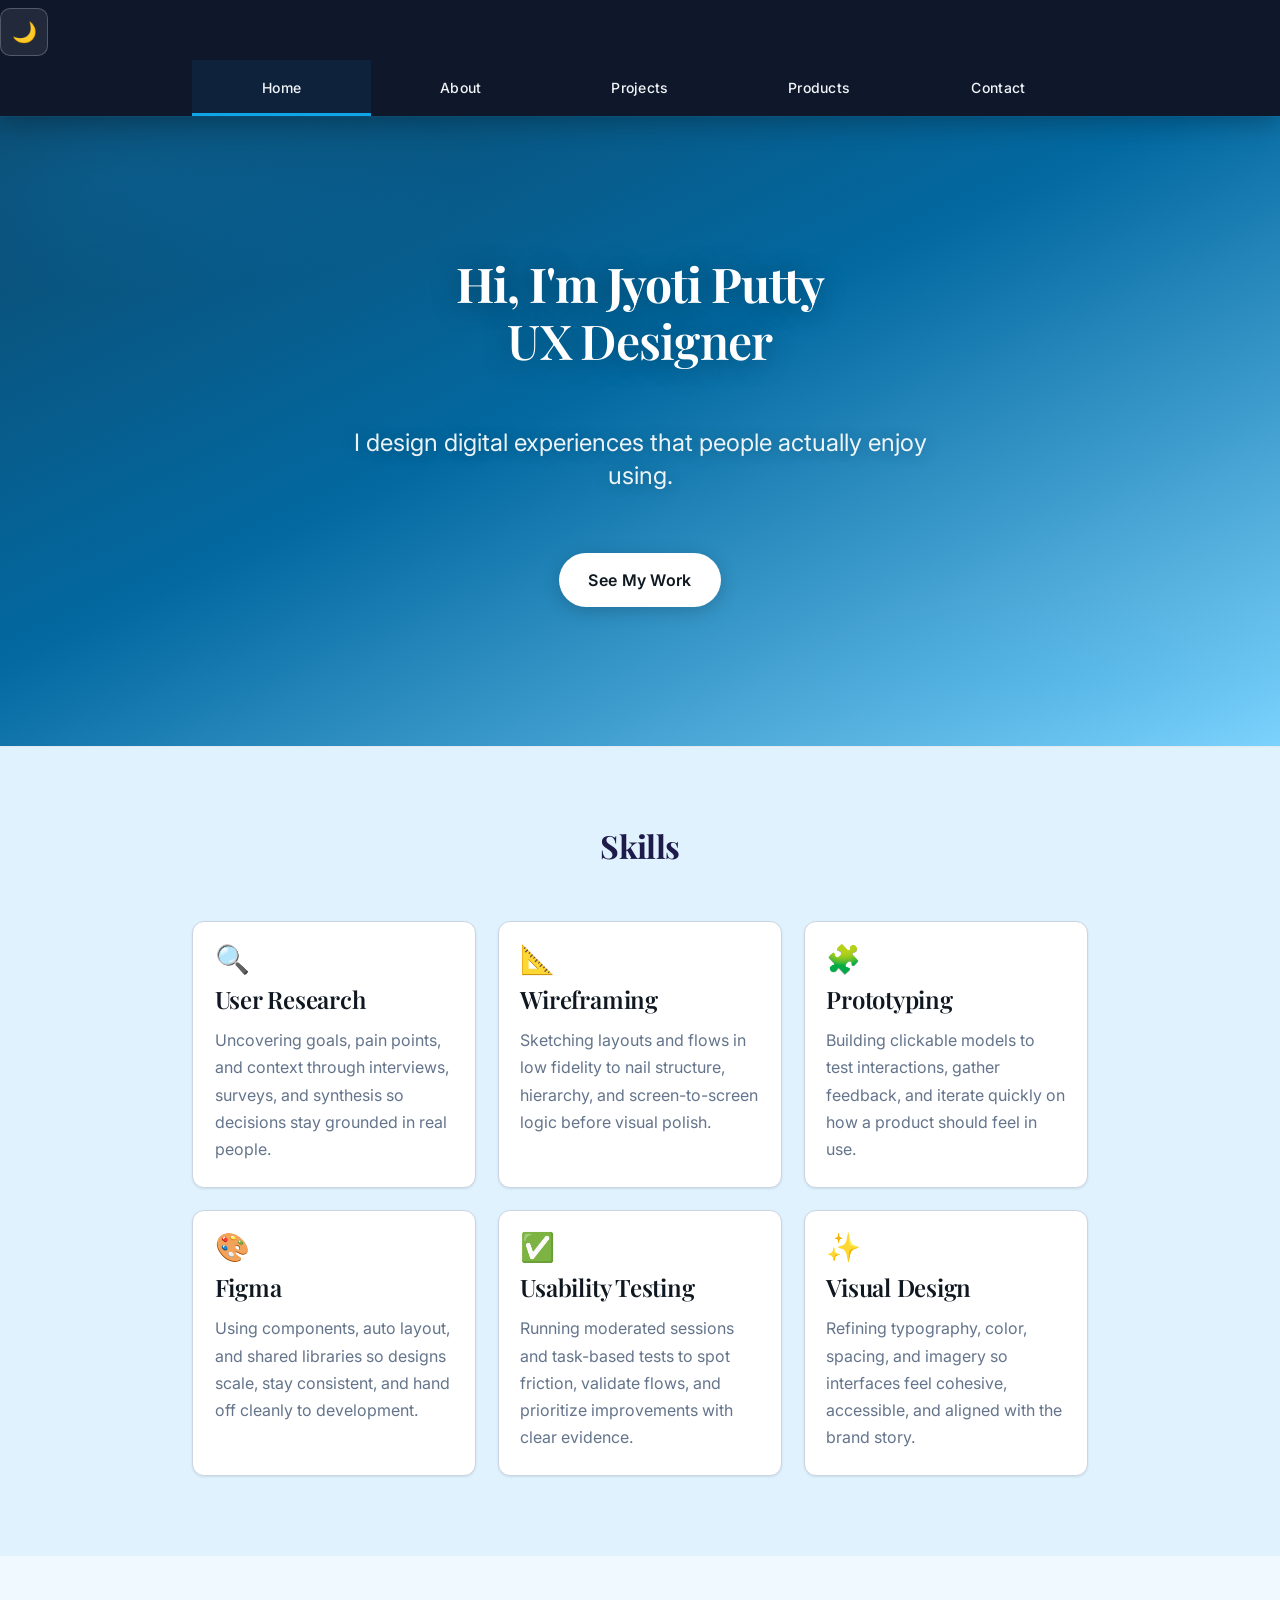
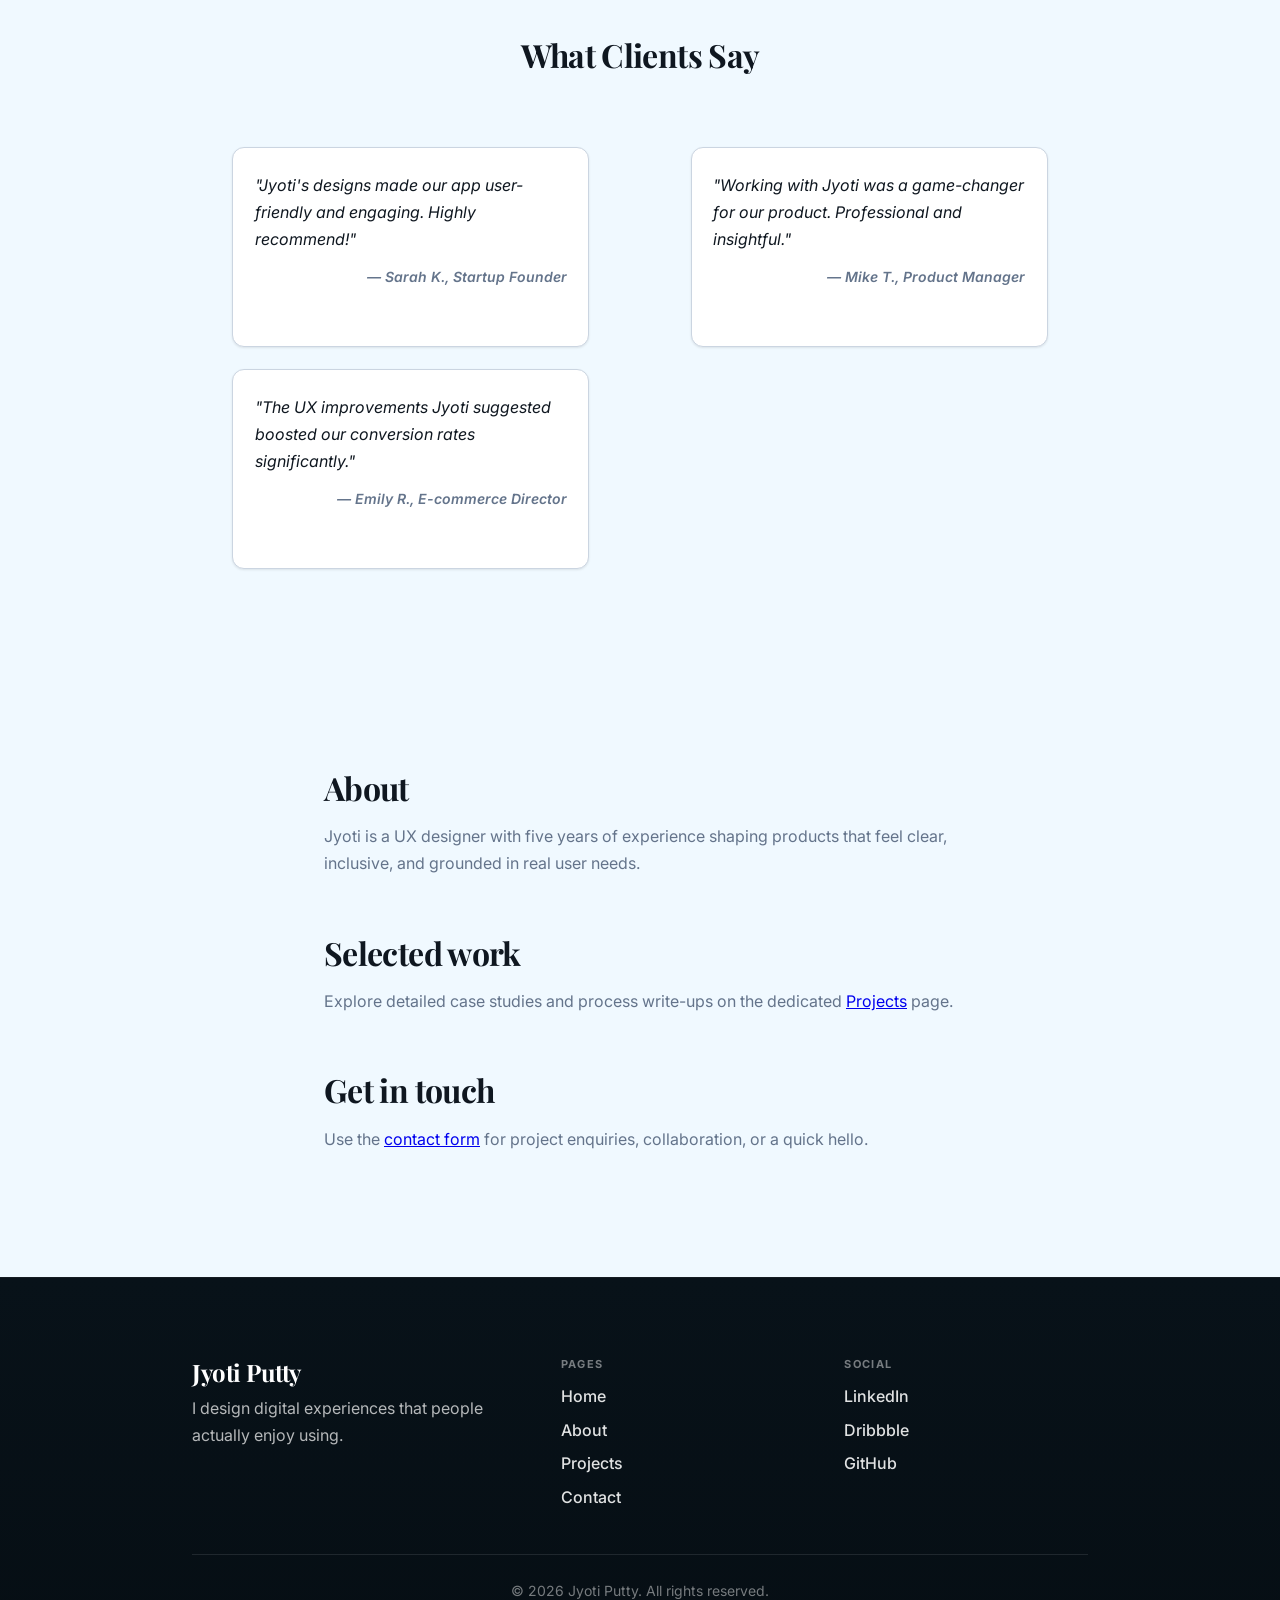
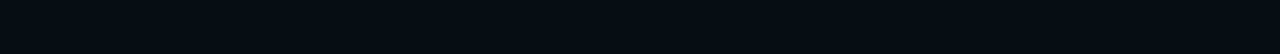
==== index.html @ 79ba0081 "Override GitHub with latest portfolio updates" ====
<!-- DOCUMENT TYPE: Tells the browser "this is a modern HTML5 page" (not an old format). -->
<!DOCTYPE html>

<!-- PAGE WRAPPER: Everything visible (and setup for the page) lives inside this. lang="en" means the main language is English (helps screen readers and search engines). -->
<html lang="en">

<!-- HEAD: "Behind the scenes" stuff — not the main article people read first, but settings, title, and links to your design file. -->
<head>
    <!-- CHARACTER SET: So letters and symbols (including accents and emoji) show correctly everywhere. -->
    <meta charset="UTF-8">

    <!-- MOBILE VIEWPORT: Makes the page scale nicely on phones instead of looking like a tiny desktop zoomed out. -->
    <meta name="viewport" content="width=device-width, initial-scale=1.0">

    <!-- SHORT DESCRIPTION: Often used in search results or when someone shares the link — a one-line summary of the site. -->
    <meta name="description" content="Portfolio of Jyoti Putty — UX designer with 5 years of experience.">

    <!-- PAGE TITLE: The text on the browser tab; also used as a default name when someone bookmarks the page. -->
    <title>Jyoti Putty — UX Designer</title>

    <!-- STYLESHEET LINK: Connects your separate CSS file so colors, fonts, and layout apply to this page. -->
    <link rel="stylesheet" href="css/styles.css">
</head>

<!-- BODY: What actually appears on the page — headings, paragraphs, images, buttons, etc. -->
<body>
    <!-- SCROLL PROGRESS BAR: Thin bar at top that fills with blue gradient as user scrolls -->
    <div id="scroll-progress" class="scroll-progress" aria-hidden="true"></div>
    <!-- MAIN NAVIGATION: Sticky bar with in-page links; script.js marks the active link while you scroll. -->
    <nav class="site-nav" aria-label="Main navigation">
        <button type="button" class="site-nav__toggle" id="site-nav-toggle" aria-expanded="false" aria-controls="site-nav-panel" aria-label="Open navigation menu">
            <span class="site-nav__toggle-bars" aria-hidden="true">
                <span class="site-nav__toggle-bar"></span>
                <span class="site-nav__toggle-bar"></span>
                <span class="site-nav__toggle-bar"></span>
            </span>
            <span class="site-nav__toggle-text">Menu</span>
        </button>
        <button type="button" class="site-nav__dark-toggle" id="dark-mode-toggle" aria-label="Toggle dark mode">
            <span class="site-nav__dark-icon" aria-hidden="true">🌙</span>
        </button>
        <div id="site-nav-panel" class="site-nav__panel">
            <ul class="site-nav__list">
                <li class="site-nav__item">
                    <a class="site-nav__link is-active" href="index.html" data-section="home">Home</a>
                </li>
                <li class="site-nav__item">
                    <a class="site-nav__link" href="about.html" data-section="about">About</a>
                </li>
                <li class="site-nav__item">
                    <a class="site-nav__link" href="projects.html" data-section="projects">Projects</a>
                </li>
                <li class="site-nav__item">
                    <a class="site-nav__link" href="products.html" data-section="products">Products</a>
                </li>
                <li class="site-nav__item">
                    <a class="site-nav__link" href="contact.html" data-section="contact">Contact</a>
                </li>
            </ul>
        </div>
    </nav>

    <!-- HERO: Full-viewport intro with gradient, headline, subhead, and CTA to Projects. -->
    <section id="home" class="hero" aria-label="Introduction">
        <div class="hero__inner">
            <h1 class="hero__title">
                <span class="hero__title-line">Hi, I'm Jyoti Putty</span>
                <span class="hero__title-line">UX Designer</span>
            </h1>
            <p class="hero__sub">I design digital experiences that people actually enjoy using.</p>
            <a class="hero__cta" href="projects.html">See My Work</a>
        </div>
    </section>

    <!-- SKILLS: Responsive card grid below the hero. -->
    <section class="skills" aria-labelledby="skills-heading">
        <div class="skills__inner">
            <h2 id="skills-heading" class="skills__heading">Skills</h2>
            <ul class="skills__grid">
                <li class="skills__cell">
                    <div class="skill-card">
                        <span class="skill-card__emoji" aria-hidden="true">🔍</span>
                        <h3 class="skill-card__title">User Research</h3>
                        <p class="skill-card__desc">Uncovering goals, pain points, and context through interviews, surveys, and synthesis so decisions stay grounded in real people.</p>
                    </div>
                </li>
                <li class="skills__cell">
                    <div class="skill-card">
                        <span class="skill-card__emoji" aria-hidden="true">📐</span>
                        <h3 class="skill-card__title">Wireframing</h3>
                        <p class="skill-card__desc">Sketching layouts and flows in low fidelity to nail structure, hierarchy, and screen-to-screen logic before visual polish.</p>
                    </div>
                </li>
                <li class="skills__cell">
                    <div class="skill-card">
                        <span class="skill-card__emoji" aria-hidden="true">🧩</span>
                        <h3 class="skill-card__title">Prototyping</h3>
                        <p class="skill-card__desc">Building clickable models to test interactions, gather feedback, and iterate quickly on how a product should feel in use.</p>
                    </div>
                </li>
                <li class="skills__cell">
                    <div class="skill-card">
                        <span class="skill-card__emoji" aria-hidden="true">🎨</span>
                        <h3 class="skill-card__title">Figma</h3>
                        <p class="skill-card__desc">Using components, auto layout, and shared libraries so designs scale, stay consistent, and hand off cleanly to development.</p>
                    </div>
                </li>
                <li class="skills__cell">
                    <div class="skill-card">
                        <span class="skill-card__emoji" aria-hidden="true">✅</span>
                        <h3 class="skill-card__title">Usability Testing</h3>
                        <p class="skill-card__desc">Running moderated sessions and task-based tests to spot friction, validate flows, and prioritize improvements with clear evidence.</p>
                    </div>
                </li>
                <li class="skills__cell">
                    <div class="skill-card">
                        <span class="skill-card__emoji" aria-hidden="true">✨</span>
                        <h3 class="skill-card__title">Visual Design</h3>
                        <p class="skill-card__desc">Refining typography, color, spacing, and imagery so interfaces feel cohesive, accessible, and aligned with the brand story.</p>
                    </div>
                </li>
            </ul>
        </div>
    </section>

    <!-- TESTIMONIALS: Quote cards from happy clients -->
    <section class="testimonials" aria-labelledby="testimonials-heading">
        <div class="testimonials__inner">
            <h2 id="testimonials-heading" class="testimonials__heading">What Clients Say</h2>
            <ul class="testimonials__grid">
                <li class="testimonials__cell">
                    <blockquote class="testimonial-card">
                        <p class="testimonial-card__quote">"Jyoti's designs made our app user-friendly and engaging. Highly recommend!"</p>
                        <cite class="testimonial-card__author">— Sarah K., Startup Founder</cite>
                    </blockquote>
                </li>
                <li class="testimonials__cell">
                    <blockquote class="testimonial-card">
                        <p class="testimonial-card__quote">"Working with Jyoti was a game-changer for our product. Professional and insightful."</p>
                        <cite class="testimonial-card__author">— Mike T., Product Manager</cite>
                    </blockquote>
                </li>
                <li class="testimonials__cell">
                    <blockquote class="testimonial-card">
                        <p class="testimonial-card__quote">"The UX improvements Jyoti suggested boosted our conversion rates significantly."</p>
                        <cite class="testimonial-card__author">— Emily R., E-commerce Director</cite>
                    </blockquote>
                </li>
            </ul>
        </div>
    </section>

    <!-- MAIN CONTENT: The primary stuff you want visitors to read or do (projects, about, contact — will grow here). -->
    <main id="main">
        <section id="about" class="content-section" aria-labelledby="about-heading">
            <h2 id="about-heading">About</h2>
            <p>Jyoti is a UX designer with five years of experience shaping products that feel clear, inclusive, and grounded in real user needs.</p>
        </section>

        <section id="projects" class="content-section" aria-labelledby="projects-heading">
            <h2 id="projects-heading">Selected work</h2>
            <p>Explore detailed case studies and process write-ups on the dedicated <a href="projects.html">Projects</a> page.</p>
        </section>

        <section id="contact" class="content-section" aria-labelledby="contact-heading">
            <h2 id="contact-heading">Get in touch</h2>
            <p>Use the <a href="contact.html">contact form</a> for project enquiries, collaboration, or a quick hello.</p>
        </section>
    </main>

    <footer class="site-footer">
        <div class="site-footer__inner">
            <div class="site-footer__brand">
                <p class="site-footer__name">Jyoti Putty</p>
                <p class="site-footer__tagline">I design digital experiences that people actually enjoy using.</p>
            </div>
            <nav class="site-footer__nav" aria-label="Footer navigation">
                <h2 class="site-footer__heading">Pages</h2>
                <ul class="site-footer__links">
                    <li><a href="index.html">Home</a></li>
                    <li><a href="about.html">About</a></li>
                    <li><a href="projects.html">Projects</a></li>
                    <li><a href="contact.html">Contact</a></li>
                </ul>
            </nav>
            <div class="site-footer__social-wrap">
                <h2 class="site-footer__heading">Social</h2>
                <ul class="site-footer__social">
                    <li><a href="https://www.linkedin.com" target="_blank" rel="noopener noreferrer">LinkedIn</a></li>
                    <li><a href="https://dribbble.com" target="_blank" rel="noopener noreferrer">Dribbble</a></li>
                    <li><a href="https://github.com" target="_blank" rel="noopener noreferrer">GitHub</a></li>
                </ul>
            </div>
            <div class="site-footer__bottom">
                <small class="site-footer__copy">&copy; <span id="year"></span> Jyoti Putty. All rights reserved.</small>
            </div>
        </div>
    </footer>

    <!-- JAVASCRIPT FILE: Linked at the end so the page HTML loads first; defer means "run this after the HTML is parsed." -->
    <script src="js/script.js" defer></script>
</body>
</html>
---- css/styles.css ----
/* Jyoti Putty — portfolio base styles */

@import url("https://fonts.googleapis.com/css2?family=Inter:wght@400;500;600;700&family=Playfair+Display:ital,wght@0,600;0,700;1,600&display=swap");

*,
*::before,
*::after {
    box-sizing: border-box;
}

:root {
    --bp-nav: 768px;
    --font-body: "Inter", system-ui, -apple-system, "Segoe UI", sans-serif;
    --font-heading: "Playfair Display", Georgia, "Times New Roman", serif;
    --text-hero: clamp(2.25rem, 5vw + 1rem, 3rem);
    --text-section: 2rem;
    --text-subhead: 1.5rem;
    --text-body: 1rem;
    --text-small: 0.875rem;
    --leading-body: 1.65;
    --leading-relaxed: 1.7;
    --leading-heading: 1.2;
    --leading-subhead: 1.4;
    --space-section-y: clamp(3.25rem, 7vw, 5rem);
    --space-block-gap: clamp(2rem, 5vw, 3.5rem);
    --radius-button: 9999px;
    --btn-hover-lift: translateY(-3px);
    --btn-transition: transform 0.2s cubic-bezier(0.22, 1, 0.36, 1), box-shadow 0.2s ease, opacity 0.2s ease, background-color 0.2s ease, color 0.2s ease;
    /* Ocean Blue + Slate palette (light mode) */
    --color-bg: #f0f9ff;
    --color-surface: #ffffff;
    --color-surface-muted: #e0f2fe;
    --color-text: #0f1720; /* slate-900 */
    --color-muted: #64748b; /* slate-500 */
    --color-border: #cbd5e1;
    --color-divider: #e2e8f0;
    --color-nav-bg: #0f172a; /* slate-900 */
    --color-nav-text: #f1f5f9;
    --color-accent: #0ea5e9; /* sky-500 */
    --color-accent-2: #7dd3fc; /* sky-300 */
    --color-hero-1: #0c4a6e;
    --color-hero-2: #0369a1;
    --color-hero-3: #7dd3fc;
    --color-footer-bg: #0f172a;
}

/* Dark mode overrides */
.dark-mode {
    --color-bg: #0f172a;
    --color-surface: #1e293b;
    --color-surface-muted: #334155;
    --color-text: #f1f5f9;
    --color-muted: #94a3b8;
    --color-border: #475569;
    --color-divider: #334155;
    --color-nav-bg: #020617;
    --color-nav-text: #f8fafc;
    --color-accent: #0ea5e9;
    --color-accent-2: #7dd3fc;
    --color-hero-1: #0c4a6e;
    --color-hero-2: #0369a1;
    --color-hero-3: #7dd3fc;
    --color-footer-bg: #020617;
}

html {
    font-size: 100%;
    -webkit-text-size-adjust: 100%;
    scroll-behavior: smooth;
}

.scroll-progress {
    position: fixed;
    top: 0;
    left: 0;
    width: 0%;
    height: 4px;
    background: linear-gradient(90deg, #0ea5e9 0%, #7dd3fc 100%);
    z-index: 1000;
    transition: width 0.1s ease;
}

body {
    margin: 0;
    min-height: 100vh;
    overflow-x: clip;
    font-family: var(--font-body);
    font-size: var(--text-body);
    line-height: var(--leading-body);
    color: var(--color-text);
    background-color: var(--color-bg);
}

h1,
h2,
h3 {
    font-family: var(--font-heading);
    font-weight: 600;
    line-height: var(--leading-heading);
}

/* Page titles and section headings parity across pages */
.page-title,
.about-page__title,
.projects-page__title,
.products-page__title,
.contact-page__title {
    margin: 0 0 var(--space-block-gap);
    font-family: var(--font-heading);
    font-size: var(--text-section);
    font-weight: 700;
    line-height: var(--leading-heading);
    color: var(--color-text);
}

.content-section h2,
.projects-page__header .projects-page__title,
.products-page__header .products-page__title,
.contact-page__header .contact-page__title {
    margin: 0 0 calc(var(--space-block-gap) / 2);
    font-size: var(--text-subhead);
    font-weight: 600;
    line-height: var(--leading-subhead);
    color: var(--color-text);
}

/* Sticky top bar: desktop row; <768px hamburger + collapsible panel */
.site-nav {
    position: sticky;
    top: 0;
    z-index: 50;
    background-color: var(--color-nav-bg);
    color: var(--color-nav-text);
    box-shadow: 0 1px 0 rgba(255, 255, 255, 0.03), 0 8px 24px rgba(0, 0, 0, 0.25);
}

.site-nav__toggle {
    display: none;
}

.site-nav__dark-toggle {
    display: inline-flex;
    align-items: center;
    justify-content: center;
    margin: 0.5rem 0.75rem 0.25rem auto;
    min-width: 48px;
    min-height: 48px;
    padding: 0.5rem;
    font-family: var(--font-body);
    font-size: var(--text-body);
    color: var(--color-nav-text);
    cursor: pointer;
    background: rgba(255, 255, 255, 0.08);
    border: 1px solid rgba(255, 255, 255, 0.22);
    border-radius: 10px;
    transition: background-color 0.2s ease, border-color 0.2s ease;
}

.site-nav__dark-toggle:hover {
    background: rgba(255, 255, 255, 0.14);
}

.site-nav__dark-toggle:focus-visible {
    outline: 2px solid var(--color-accent);
    outline-offset: 2px;
}

.site-nav__dark-icon {
    font-size: 1.25rem;
    line-height: 1;
}

.site-nav__panel {
    width: 100%;
}

.site-nav__list {
    display: flex;
    align-items: stretch;
    justify-content: space-evenly;
    max-width: 56rem;
    margin: 0 auto;
    padding: 0;
    list-style: none;
    min-height: 3.5rem;
}

.site-nav__item {
    flex: 1 1 0;
    min-width: 0;
}

.site-nav__link {
    display: flex;
    align-items: center;
    justify-content: center;
    min-height: 3.5rem;
    padding: 0.75rem 0.5rem;
    font-family: var(--font-body);
    font-size: var(--text-small);
    font-weight: 500;
    letter-spacing: 0.02em;
    color: var(--color-nav-text);
    text-decoration: none;
    transition: background-color 0.15s ease, color 0.15s ease, box-shadow 0.15s ease;
}

.site-nav__link:hover {
    color: var(--color-nav-text);
    background-color: rgba(14, 165, 255, 0.06);
}

.site-nav__link:focus-visible {
    outline: 2px solid var(--color-accent);
    outline-offset: 2px;
    z-index: 1;
}

/* Current section in view (class toggled by script.js) */
.site-nav__link.is-active {
    color: var(--color-nav-text);
    background-color: rgba(14, 165, 255, 0.08);
    box-shadow: inset 0 -3px 0 var(--color-accent);
}

@media (max-width: 767px) {
    .site-nav {
        display: flex;
        flex-direction: column;
        align-items: stretch;
    }

    .site-nav__toggle {
        display: inline-flex;
        align-items: center;
        justify-content: center;
        gap: 0.5rem;
        align-self: flex-end;
        margin: 0.5rem 0.75rem 0.25rem;
        min-width: 48px;
        min-height: 48px;
        padding: 0.5rem 0.85rem;
        font-family: var(--font-body);
        font-size: var(--text-small);
        font-weight: 600;
        color: var(--color-nav-text);
        cursor: pointer;
        background: rgba(255, 255, 255, 0.06);
        border: 1px solid rgba(255, 255, 255, 0.12);
        border-radius: 10px;
        transition: background-color 0.2s ease, border-color 0.2s ease;
    }

    .site-nav__toggle:hover {
        background: rgba(255, 255, 255, 0.14);
    }

    .site-nav__toggle:focus-visible {
        outline: 2px solid var(--color-accent);
        outline-offset: 2px;
    }

    .site-nav__toggle-bars {
        display: flex;
        flex-direction: column;
        justify-content: center;
        gap: 5px;
        width: 22px;
        height: 16px;
    }

    .site-nav__toggle-bar {
        display: block;
        height: 2px;
        background: currentColor;
        border-radius: 1px;
        transition: transform 0.2s ease, opacity 0.2s ease;
    }

    .site-nav.is-open .site-nav__toggle-bar:nth-child(1) {
        transform: translateY(7px) rotate(45deg);
    }

    .site-nav.is-open .site-nav__toggle-bar:nth-child(2) {
        opacity: 0;
    }

    .site-nav.is-open .site-nav__toggle-bar:nth-child(3) {
        transform: translateY(-7px) rotate(-45deg);
    }

    .site-nav__panel {
        max-height: 0;
        overflow: hidden;
        opacity: 0;
        visibility: hidden;
        pointer-events: none;
        transition:
            max-height 0.35s ease,
            opacity 0.25s ease,
            visibility 0.25s;
    }

    .site-nav.is-open .site-nav__panel {
        max-height: 22rem;
        opacity: 1;
        visibility: visible;
        pointer-events: auto;
        border-top: 1px solid rgba(255, 255, 255, 0.08);
    }

    .site-nav__list {
        flex-direction: column;
        align-items: stretch;
        justify-content: flex-start;
        min-height: 0;
        max-width: none;
        padding: 0.25rem 0 0.75rem;
    }

    .site-nav__item {
        flex: none;
        width: 100%;
    }

    .site-nav__link {
        justify-content: flex-start;
        min-height: 48px;
        padding: 0.875rem 1.25rem;
        font-size: var(--text-body);
    }

    .site-nav__link.is-active {
        box-shadow: inset 4px 0 0 var(--color-accent);
    }
}

/* Anchor targets land below the sticky nav instead of underneath it */
#home,
.content-section {
    scroll-margin-top: 4.5rem;
}

/* Hero: blue–purple gradient, centered content, viewport-height feel */
.hero {
    display: flex;
    align-items: center;
    justify-content: center;
    min-height: 70vh;
    padding: clamp(2rem, 5vw, 3rem) 1.25rem;
    text-align: center;
    color: #fff;
    background-color: var(--color-hero-1);
    background-image:
        radial-gradient(ellipse 60% 40% at 10% 10%, rgba(14, 165, 255, 0.12), transparent 45%),
        radial-gradient(ellipse 50% 30% at 85% 90%, rgba(14, 165, 255, 0.08), transparent 50%),
        linear-gradient(155deg, var(--color-hero-1) 0%, var(--color-hero-2) 45%, var(--color-hero-3) 100%);
}

.hero__inner {
    display: flex;
    flex-direction: column;
    align-items: center;
    justify-content: center;
    gap: var(--space-block-gap);
    width: 100%;
    max-width: min(38rem, 100%);
    padding-inline: 0.25rem;
    margin-inline: auto;
}

.hero__title {
    margin: 0;
    font-family: var(--font-heading);
    font-weight: 700;
    font-size: var(--text-hero);
    line-height: var(--leading-heading);
    letter-spacing: -0.02em;
    text-wrap: balance;
    overflow-wrap: break-word;
    text-shadow: 0 2px 28px rgba(0, 0, 0, 0.35);
}

.hero__title-line {
    display: block;
}

.hero__title-line:last-child {
    font-weight: 600;
    letter-spacing: -0.015em;
}

.hero__sub {
    margin: 0;
    max-width: min(36rem, 100%);
    font-family: var(--font-body);
    font-size: var(--text-subhead);
    line-height: var(--leading-subhead);
    font-weight: 400;
    color: rgba(255, 255, 255, 0.92);
    overflow-wrap: break-word;
    text-shadow: 0 1px 16px rgba(0, 0, 0, 0.25);
}

.hero__cta {
    display: inline-flex;
    align-items: center;
    justify-content: center;
    margin-top: 0.25rem;
    min-height: 48px;
    padding: 0.875rem 1.85rem;
    font-family: var(--font-body);
    font-size: var(--text-body);
    font-weight: 600;
    letter-spacing: 0.02em;
    color: var(--color-text);
    text-decoration: none;
    background: var(--color-surface);
    border: none;
    border-radius: var(--radius-button);
    box-shadow: 0 4px 18px rgba(0, 0, 0, 0.18);
    cursor: pointer;
    transition: var(--btn-transition);
}

.hero__cta:hover {
    color: var(--color-text);
    background: var(--color-surface);
    box-shadow: 0 12px 32px rgba(0, 0, 0, 0.22);
    transform: var(--btn-hover-lift);
}

.hero__cta:focus-visible {
    outline: 3px solid var(--color-accent);
    outline-offset: 3px;
}

/* Skills: card grid below hero */
.skills {
    padding: var(--space-section-y) 1.25rem;
    background-color: var(--color-surface-muted);
    border-top: 1px solid var(--color-divider);
}

.skills__inner {
    max-width: 56rem;
    margin-inline: auto;
}

.skills__heading {
    margin: 0 0 var(--space-block-gap);
    font-family: var(--font-heading);
    font-size: var(--text-section);
    font-weight: 700;
    letter-spacing: -0.02em;
    line-height: var(--leading-heading);
    text-align: center;
    color: #1e1b4b;
}

.skills__grid {
    display: grid;
    grid-template-columns: repeat(auto-fit, minmax(16.5rem, 1fr));
    gap: clamp(1rem, 2.5vw, 1.35rem);
    margin: 0;
    padding: 0;
    list-style: none;
}

.skills__cell {
    min-width: 0;
}

.skill-card {
    height: 100%;
    display: flex;
    flex-direction: column;
    align-items: flex-start;
    text-align: left;
    gap: 0.65rem;
    padding: 1.4rem 1.35rem 1.5rem;
    background: var(--color-surface);
    border: 1px solid var(--color-border);
    border-radius: 12px;
    box-shadow: 0 1px 3px rgba(0, 0, 0, 0.06), 0 1px 2px rgba(0, 0, 0, 0.04);
    transition:
        border-color 0.2s ease,
        box-shadow 0.2s ease,
        transform 0.2s ease;
}

.skill-card:hover {
    border-color: var(--color-border);
    box-shadow: 0 4px 12px rgba(0, 0, 0, 0.08), 0 2px 4px rgba(0, 0, 0, 0.04);
    transform: translateY(-4px);
}

.skill-card__emoji {
    display: block;
    font-size: 1.75rem;
    line-height: 1;
}

.skill-card__title {
    margin: 0;
    font-family: var(--font-heading);
    font-size: var(--text-subhead);
    font-weight: 600;
    line-height: var(--leading-subhead);
    letter-spacing: -0.01em;
    color: var(--color-text);
}

.skill-card__desc {
    margin: 0;
    font-family: var(--font-body);
    font-size: var(--text-body);
    line-height: var(--leading-relaxed);
    color: var(--color-muted);
}

/* Testimonials: quote cards below skills */
.testimonials {
    padding: var(--space-section-y) 1.25rem;
    background-color: var(--color-bg);
}

.testimonials__inner {
    max-width: 56rem;
    margin-inline: auto;
}

.testimonials__heading {
    margin: 0 0 var(--space-block-gap);
    font-family: var(--font-heading);
    font-size: var(--text-section);
    font-weight: 700;
    letter-spacing: -0.02em;
    line-height: var(--leading-heading);
    text-align: center;
    color: var(--color-text);
}

.testimonials__grid {
    display: grid;
    grid-template-columns: repeat(auto-fit, minmax(18rem, 1fr));
    gap: clamp(1rem, 2.5vw, 1.35rem);
    margin: 0;
    padding: 0;
    list-style: none;
}

.testimonials__cell {
    min-width: 0;
}

.testimonial-card {
    height: 100%;
    display: flex;
    flex-direction: column;
    align-items: flex-start;
    text-align: left;
    gap: 0.75rem;
    padding: 1.5rem 1.35rem 1.6rem;
    background: var(--color-surface);
    border: 1px solid var(--color-border);
    border-radius: 12px;
    box-shadow: 0 1px 3px rgba(0, 0, 0, 0.06), 0 1px 2px rgba(0, 0, 0, 0.04);
    transition:
        border-color 0.2s ease,
        box-shadow 0.2s ease,
        transform 0.2s ease;
}

.testimonial-card:hover {
    border-color: var(--color-border);
    box-shadow: 0 4px 12px rgba(0, 0, 0, 0.08), 0 2px 4px rgba(0, 0, 0, 0.04);
    transform: translateY(-4px);
}

.testimonial-card__quote {
    margin: 0;
    font-family: var(--font-body);
    font-size: var(--text-body);
    line-height: var(--leading-relaxed);
    color: var(--color-text);
    font-style: italic;
}

.testimonial-card__author {
    margin: 0;
    font-family: var(--font-body);
    font-size: var(--text-small);
    font-weight: 600;
    color: var(--color-muted);
    align-self: flex-end;
}

#main {
    max-width: 42rem;
    margin-inline: auto;
    padding-inline: 1.25rem;
    padding-block: var(--space-section-y) calc(var(--space-section-y) * 0.85);
}

.content-section {
    padding-block: var(--space-block-gap) 0;
}

.content-section:last-of-type {
    padding-bottom: var(--space-block-gap);
}

.content-section h2 {
    margin: 0 0 1rem;
    font-family: var(--font-heading);
    font-size: var(--text-section);
    font-weight: 700;
    line-height: var(--leading-heading);
    letter-spacing: -0.02em;
    color: var(--color-text);
}

.content-section p {
    margin: 0;
    font-size: var(--text-body);
    line-height: var(--leading-relaxed);
    color: var(--color-muted);
    max-width: 40rem;
}

/* Site footer: full-width dark band */
.site-footer {
    padding: var(--space-section-y) 1.25rem calc(var(--space-section-y) * 0.65);
    color: rgba(255, 255, 255, 0.88);
    background-color: var(--color-footer-bg);
    background-image: linear-gradient(180deg, rgba(8,18,25,1) 0%, rgba(6,14,20,1) 100%);
    border-top: 1px solid rgba(255, 255, 255, 0.06);
}

.site-footer__inner {
    display: grid;
    grid-template-columns: minmax(0, 1.35fr) minmax(0, 1fr) minmax(0, 1fr);
    gap: clamp(1.5rem, 4vw, 2.5rem);
    max-width: 56rem;
    margin-inline: auto;
}

.site-footer__bottom {
    grid-column: 1 / -1;
    margin-top: 0.25rem;
    padding-top: 1.5rem;
    border-top: 1px solid rgba(255, 255, 255, 0.1);
    text-align: center;
}

@media (max-width: 767px) {
    .site-footer__inner {
        grid-template-columns: 1fr;
        text-align: center;
    }

    .site-footer__links,
    .site-footer__social {
        align-items: center;
    }

    .site-footer__links a,
    .site-footer__social a {
        min-height: 44px;
        align-items: center;
        display: inline-flex;
        justify-content: center;
    }
}

.site-footer__name {
    margin: 0 0 0.5rem;
    font-family: var(--font-heading);
    font-size: var(--text-subhead);
    font-weight: 700;
    letter-spacing: -0.02em;
    line-height: var(--leading-heading);
    color: var(--color-surface);
}

.site-footer__tagline {
    margin: 0;
    max-width: 24rem;
    font-family: var(--font-body);
    font-size: var(--text-body);
    line-height: var(--leading-relaxed);
    color: rgba(255, 255, 255, 0.7);
}

@media (max-width: 767px) {
    .site-footer__tagline {
        margin-inline: auto;
    }
}

.site-footer__heading {
    margin: 0 0 0.75rem;
    font-family: var(--font-body);
    font-size: 0.6875rem;
    font-weight: 700;
    letter-spacing: 0.12em;
    text-transform: uppercase;
    color: rgba(255, 255, 255, 0.45);
}

.site-footer__links,
.site-footer__social {
    display: flex;
    flex-direction: column;
    gap: 0.45rem;
    margin: 0;
    padding: 0;
    list-style: none;
}

.site-footer__links a,
.site-footer__social a {
    font-family: var(--font-body);
    font-size: var(--text-body);
    font-weight: 500;
    color: rgba(255, 255, 255, 0.88);
    text-decoration: none;
    transition: color 0.15s ease;
}

.site-footer__links a:hover,
.site-footer__social a:hover {
    color: var(--color-accent-2);
}

.site-footer__links a:focus-visible,
.site-footer__social a:focus-visible {
    outline: 2px solid var(--color-accent);
    outline-offset: 3px;
    border-radius: 2px;
}

.site-footer__copy {
    display: block;
    font-family: var(--font-body);
    font-size: var(--text-small);
    line-height: var(--leading-body);
    color: rgba(255, 255, 255, 0.45);
}

/* About page: intro grid + career timeline */
.about-page {
    max-width: 52rem;
    margin-inline: auto;
    padding: var(--space-section-y) 1.25rem calc(var(--space-section-y) * 1.1);
}

.about-page__title {
    margin: 0 0 var(--space-block-gap);
    font-family: var(--font-heading);
    font-size: var(--text-section);
    font-weight: 700;
    letter-spacing: -0.02em;
    line-height: var(--leading-heading);
    color: var(--color-text);
}

.about-intro__grid {
    display: grid;
    grid-template-columns: minmax(11rem, 14rem) minmax(0, 1fr);
    gap: var(--space-block-gap);
    align-items: start;
}

.about-intro__grid > * {
    min-width: 0;
}

@media (max-width: 767px) {
    .about-intro__grid {
        grid-template-columns: 1fr;
        justify-items: center;
        text-align: center;
    }

    .about-intro__bio {
        text-align: left;
        width: 100%;
        max-width: 36rem;
    }
}

.about-profile {
    display: flex;
    align-items: center;
    justify-content: center;
    width: 100%;
    max-width: 14rem;
    aspect-ratio: 1;
    margin-inline: auto;
    border-radius: 16px;
    background: linear-gradient(145deg, var(--color-hero-2) 0%, var(--color-hero-3) 60%);
    box-shadow: 0 8px 28px rgba(7, 20, 30, 0.28);
}

.about-profile__initials {
    font-family: var(--font-heading);
    font-size: clamp(2.5rem, 6vw, 3.25rem);
    font-weight: 700;
    letter-spacing: 0.04em;
    color: #fff;
    text-shadow: 0 2px 12px rgba(0, 0, 0, 0.2);
}

.about-intro__bio p {
    margin: 0 0 1.25rem;
    font-family: var(--font-body);
    font-size: var(--text-body);
    line-height: var(--leading-relaxed);
    color: var(--color-muted);
}

.about-intro__bio p:last-child {
    margin-bottom: 0;
}

.about-timeline {
    margin-top: var(--space-section-y);
    padding-top: var(--space-block-gap);
    border-top: 1px solid var(--color-border);
}

.about-timeline__title {
    margin: 0 0 var(--space-block-gap);
    font-family: var(--font-heading);
    font-size: var(--text-section);
    font-weight: 700;
    letter-spacing: -0.02em;
    line-height: var(--leading-heading);
    color: #1e1b4b;
}

.timeline {
    position: relative;
    list-style: none;
    margin: 0;
    padding: 0.35rem 0 0.35rem 2.25rem;
}

.timeline::before {
    content: "";
    position: absolute;
    left: 0.5rem;
    top: 0.5rem;
    bottom: 0.5rem;
    width: 2px;
    background: var(--color-divider);
    border-radius: 1px;
}

.timeline__item {
    position: relative;
    margin: 0 0 1.5rem;
    padding-left: 0;
}

.timeline__item:last-child {
    margin-bottom: 0;
}

.timeline__item::before {
    content: "";
    position: absolute;
    left: -1.65rem;
    top: 0.35rem;
    width: 10px;
    height: 10px;
    border-radius: 50%;
    background: var(--color-accent);
    border: 2px solid var(--color-surface);
    box-shadow: 0 0 0 1px var(--color-divider);
}

.timeline__item--current::before {
    background: var(--color-accent-2);
    box-shadow: 0 0 0 2px rgba(14, 165, 255, 0.28);
}

.timeline__year {
    display: block;
    margin-bottom: 0.25rem;
    font-family: var(--font-body);
    font-size: var(--text-small);
    font-weight: 700;
    letter-spacing: 0.06em;
    text-transform: uppercase;
    color: var(--color-accent);
}

.timeline__item--current .timeline__year {
    color: var(--color-accent-2);
}

.timeline__heading {
    margin: 0 0 0.4rem;
    font-family: var(--font-heading);
    font-size: var(--text-subhead);
    font-weight: 600;
    line-height: var(--leading-subhead);
    color: var(--color-text);
}

.timeline__body p {
    margin: 0;
    font-family: var(--font-body);
    font-size: var(--text-body);
    line-height: var(--leading-relaxed);
    color: var(--color-muted);
}

/* Projects page: masonry-style gallery + load animation */
@keyframes project-card-in {
    from {
        opacity: 0;
        transform: translateY(14px);
    }

    to {
        opacity: 1;
        transform: translateY(0);
    }
}

.projects-page,
.products-page {
    max-width: 72rem;
    margin-inline: auto;
    padding: var(--space-section-y) 1.25rem 0;
}

.projects-page__header,
.products-page__header {
    max-width: 42rem;
    margin-bottom: var(--space-block-gap);
}

.projects-page__title,
.products-page__title {
    margin: 0 0 1rem;
    font-family: var(--font-heading);
    font-size: var(--text-section);
    font-weight: 700;
    letter-spacing: -0.02em;
    line-height: var(--leading-heading);
    color: #111;
}

.projects-page__lede,
.products-page__lede {
    margin: 0;
    font-family: var(--font-body);
    font-size: var(--text-subhead);
    line-height: var(--leading-subhead);
    color: #555;
}

.project-gallery {
    list-style: none;
    margin: 0 auto;
    padding: 0 0 var(--space-section-y);
    max-width: 72rem;
    columns: 1;
    column-gap: 1.35rem;
}

@media (min-width: 768px) {
    .project-gallery {
        columns: 2;
    }
}

/* Products gallery: two columns from tablet up; one per row on phones */
.project-gallery.project-gallery--products {
    columns: 1;
}

@media (min-width: 768px) {
    .project-gallery.project-gallery--products {
        columns: 2;
    }
}

.project-gallery__item {
    break-inside: avoid;
    margin-bottom: 1.35rem;
}

.project-card {
    background: var(--color-surface);
    border: 1px solid var(--color-border);
    border-radius: 14px;
    overflow: hidden;
    box-shadow: 0 1px 3px rgba(0, 0, 0, 0.06), 0 1px 2px rgba(0, 0, 0, 0.04);
    opacity: 0;
    animation: project-card-in 0.65s ease forwards;
}

.project-gallery__item:nth-child(1) .project-card {
    animation-delay: 0.08s;
}

.project-gallery__item:nth-child(2) .project-card {
    animation-delay: 0.18s;
}

.project-gallery__item:nth-child(3) .project-card {
    animation-delay: 0.28s;
}

.project-gallery__item:nth-child(4) .project-card {
    animation-delay: 0.38s;
}

@media (prefers-reduced-motion: reduce) {
    .project-card {
        animation: none;
        opacity: 1;
        transform: none;
    }
}

.project-card__cover {
    display: flex;
    align-items: center;
    justify-content: center;
    min-height: 9.5rem;
    padding: 1.25rem 1rem;
    text-align: center;
}

.project-card--bank .project-card__cover,
.project-card--health .project-card__cover,
.project-card--saas .project-card__cover,
.project-card--food .project-card__cover,
.project-card--blue-a .project-card__cover,
.project-card--blue-b .project-card__cover {
    background: linear-gradient(145deg, var(--color-hero-2) 0%, var(--color-accent) 100%);
}

.project-card__cover-label {
    font-family: var(--font-heading);
    font-size: var(--text-subhead);
    font-weight: 700;
    line-height: var(--leading-subhead);
    color: var(--color-surface);
    text-shadow: 0 2px 14px rgba(0, 0, 0, 0.3);
}

.project-card__body {
    min-width: 0;
    padding: 1.25rem 1.35rem 1.4rem;
}

.project-card__title {
    margin: 0 0 0.75rem;
    font-family: var(--font-heading);
    font-size: var(--text-subhead);
    font-weight: 600;
    line-height: var(--leading-subhead);
    letter-spacing: -0.01em;
    color: var(--color-text);
    overflow-wrap: break-word;
}

.project-card__desc {
    margin: 0 0 1rem;
    font-family: var(--font-body);
    font-size: var(--text-body);
    line-height: var(--leading-relaxed);
    color: var(--color-muted);
}

.project-card__tags {
    display: flex;
    flex-wrap: wrap;
    gap: 0.4rem;
    margin: 0 0 1.15rem;
    padding: 0;
    list-style: none;
}

.project-card__tags li {
    margin: 0;
}

.project-tag {
    display: inline-block;
    padding: 0.28rem 0.55rem;
    font-family: var(--font-body);
    font-size: 0.6875rem;
    font-weight: 600;
    letter-spacing: 0.04em;
    text-transform: uppercase;
    color: var(--color-muted);
    background: var(--color-surface-muted);
    border: 1px solid var(--color-border);
    border-radius: 999px;
}

.project-card__cta {
    display: inline-flex;
    align-items: center;
    justify-content: center;
    min-height: 48px;
    padding: 0.65rem 1.35rem;
    font-family: var(--font-body);
    font-size: var(--text-body);
    font-weight: 600;
    color: #fff;
    text-decoration: none;
    background: linear-gradient(135deg, var(--color-hero-2), var(--color-accent));
    border: none;
    border-radius: var(--radius-button);
    box-shadow: 0 4px 14px rgba(34, 67, 85, 0.18);
    cursor: pointer;
    transition: var(--btn-transition);
}

.project-card__cta:hover {
    opacity: 0.96;
    transform: var(--btn-hover-lift);
    box-shadow: 0 12px 28px rgba(34, 67, 85, 0.28);
}

.project-card__cta:focus-visible {
    outline: 2px solid var(--color-accent);
    outline-offset: 2px;
}

/* Contact page: form + aside */
.contact-page {
    max-width: 56rem;
    margin-inline: auto;
    padding: var(--space-section-y) 1.25rem calc(var(--space-section-y) * 1.1);
}

.contact-page__header {
    max-width: 36rem;
    margin-bottom: var(--space-block-gap);
}

.contact-page__title {
    margin: 0 0 1rem;
    font-family: var(--font-heading);
    font-size: var(--text-section);
    font-weight: 700;
    letter-spacing: -0.02em;
    line-height: var(--leading-heading);
    color: #111;
}

.contact-page__lede {
    margin: 0;
    font-family: var(--font-body);
    font-size: var(--text-subhead);
    line-height: var(--leading-subhead);
    color: #555;
}

.contact-layout {
    display: grid;
    grid-template-columns: 1fr minmax(14rem, 17.5rem);
    gap: var(--space-block-gap);
    align-items: start;
}

@media (max-width: 767px) {
    .contact-layout {
        grid-template-columns: 1fr;
    }

    .contact-aside {
        order: -1;
    }

    .contact-layout__form {
        width: 100%;
        max-width: none;
    }
}

.contact-layout__form {
    min-width: 0;
    width: 100%;
}

.contact-success {
    margin-bottom: 1.25rem;
    padding: 1.15rem 1.25rem;
    background: linear-gradient(180deg, var(--color-accent-2) 0%, var(--color-hero-3) 100%);
    border: 1px solid var(--color-accent-2);
    border-radius: 12px;
    box-shadow: 0 2px 12px rgba(34, 67, 85, 0.06);
}

.contact-success[hidden] {
    display: none;
}

.contact-success__title {
    margin: 0 0 0.4rem;
    font-family: var(--font-heading);
    font-size: var(--text-subhead);
    font-weight: 700;
    line-height: var(--leading-subhead);
    color: var(--color-accent);
}

.contact-success__text {
    margin: 0;
    font-family: var(--font-body);
    font-size: var(--text-body);
    line-height: var(--leading-relaxed);
    color: var(--color-accent-2);
}

.contact-form {
    display: flex;
    flex-direction: column;
    gap: 1.25rem;
    padding: 1.5rem 1.35rem 1.6rem;
    background: var(--color-surface);
    border: 1px solid var(--color-border);
    border-radius: 14px;
    box-shadow: 0 1px 3px rgba(0, 0, 0, 0.06);
}

.contact-form__field {
    display: flex;
    flex-direction: column;
    gap: 0.45rem;
}

.contact-form__label {
    font-family: var(--font-body);
    font-size: var(--text-small);
    font-weight: 600;
    color: var(--color-text);
}

.contact-form__input {
    width: 100%;
    padding: 0.65rem 0.85rem;
    font-size: var(--text-body);
    font-family: var(--font-body);
    border: 1px solid var(--color-border);
    border-radius: 0.25rem;
    background-color: var(--color-bg);
    color: var(--color-text);
    transition: border-color 0.2s ease;
}

.contact-form__input:focus {
    outline: none;
    border-color: var(--color-accent);
}

/* Admin page styles */
.submission-card {
    border: 1px solid var(--color-border);
    border-radius: 0.5rem;
    padding: 1rem;
    margin-bottom: 1rem;
    background-color: var(--color-bg);
    transition: background-color 0.2s ease;
}

.submission-card.unread {
    border-left: 4px solid var(--color-accent);
    background-color: rgba(255, 255, 255, 0.05); /* slight highlight for unread */
}

.submission-card.read {
    opacity: 0.7;
}

.mark-read-btn {
    background-color: var(--color-accent);
    color: white;
    border: none;
    padding: 0.5rem 1rem;
    border-radius: 0.25rem;
    cursor: pointer;
    font-size: var(--text-small);
}

.mark-read-btn:hover {
    background-color: var(--color-accent-dark);
}
    line-height: var(--leading-body);
    color: var(--color-text);
    background: var(--color-surface-muted);
    border: 1px solid var(--color-border);
    border-radius: 8px;
    transition:
        border-color 0.15s ease,
        background-color 0.15s ease,
        box-shadow 0.15s ease;
}

.contact-form__input::placeholder {
    color: var(--color-muted);
}

.contact-form__input:hover {
    border-color: var(--color-muted);
    background: var(--color-surface);
}

.contact-form__input:focus {
    outline: none;
    border-color: var(--color-accent);
    background: var(--color-surface);
    box-shadow: 0 0 0 6px rgba(14,165,255,0.08);
}

.contact-form__textarea {
    min-height: 9rem;
    resize: vertical;
}

.contact-form__select {
    cursor: pointer;
    appearance: none;
    background-image: url("data:image/svg+xml,%3Csvg xmlns='http://www.w3.org/2000/svg' width='16' height='16' viewBox='0 0 24 24' fill='none' stroke='%236b7280' stroke-width='2'%3E%3Cpath d='M6 9l6 6 6-6'/%3E%3C/svg%3E");
    background-repeat: no-repeat;
    background-position: right 0.75rem center;
    padding-right: 2.25rem;
}

.contact-form__submit {
    margin-top: 0.25rem;
    align-self: flex-start;
    min-height: 48px;
    padding: 0.75rem 1.65rem;
    font-family: var(--font-body);
    font-size: var(--text-body);
    font-weight: 600;
    letter-spacing: 0.02em;
    color: var(--color-surface);
    cursor: pointer;
    background: linear-gradient(135deg, var(--color-hero-2), var(--color-accent));
    border: none;
    border-radius: var(--radius-button);
    box-shadow: 0 4px 14px rgba(34, 67, 85, 0.08);
    transition: var(--btn-transition);
}

.contact-form__submit:hover {
    opacity: 0.96;
    transform: var(--btn-hover-lift);
    box-shadow: 0 12px 28px rgba(34, 67, 85, 0.12);
}

.contact-form__submit:focus-visible {
    outline: none;
    box-shadow: 0 0 0 6px rgba(14,165,255,0.08), 0 4px 14px rgba(34, 67, 85, 0.08);
}

.contact-aside {
    padding: 1.35rem 1.25rem;
    background: var(--color-surface);
    border: 1px solid var(--color-border);
    border-radius: 14px;
    box-shadow: 0 1px 3px rgba(0, 0, 0, 0.05);
}

.contact-aside__title {
    margin: 0 0 0.5rem;
    font-family: var(--font-heading);
    font-size: var(--text-subhead);
    font-weight: 700;
    line-height: var(--leading-subhead);
    color: var(--color-text);
}

.contact-aside__intro {
    margin: 0 0 1.25rem;
    font-family: var(--font-body);
    font-size: var(--text-body);
    line-height: var(--leading-relaxed);
    color: var(--color-muted);
}

.contact-details {
    margin: 0;
}

.contact-details__row {
    margin-bottom: 1rem;
}

.contact-details__row:last-child {
    margin-bottom: 0;
}

.contact-details__label {
    margin: 0 0 0.2rem;
    font-family: var(--font-body);
    font-size: 0.6875rem;
    font-weight: 700;
    letter-spacing: 0.08em;
    text-transform: uppercase;
    color: var(--color-muted);
}

.contact-details__value {
    margin: 0;
    font-family: var(--font-body);
    font-size: var(--text-body);
    line-height: var(--leading-relaxed);
    color: var(--color-text);
}

.contact-details__link {
    color: var(--color-hero-2);
    text-decoration: none;
    word-break: break-word;
}

.contact-details__link:hover {
    text-decoration: underline;
}

.contact-details__link:focus-visible {
    outline: 2px solid var(--color-accent);
    outline-offset: 2px;
    border-radius: 2px;
}

/* Narrow screens: slightly smaller display type, comfortable tap targets */
@media (max-width: 767px) {
    .skills__heading,
    .about-page__title,
    .about-timeline__title,
    .projects-page__title,
    .products-page__title,
    .contact-page__title,
    .content-section h2 {
        font-size: clamp(1.5rem, 5.5vw, 2rem);
    }

    .hero__sub,
    .projects-page__lede,
    .products-page__lede,
    .contact-page__lede {
        font-size: clamp(1rem, 3.5vw, 1.5rem);
        line-height: 1.45;
    }

    .project-card__title,
    .skill-card__title,
    .timeline__heading {
        font-size: clamp(1.0625rem, 3.5vw, 1.5rem);
    }

    .contact-form__input:not(.contact-form__textarea),
    .contact-form__select {
        min-height: 48px;
    }

    .contact-details__link {
        display: inline-block;
        padding: 0.35rem 0;
        min-height: 44px;
        line-height: 1.45;
    }
}
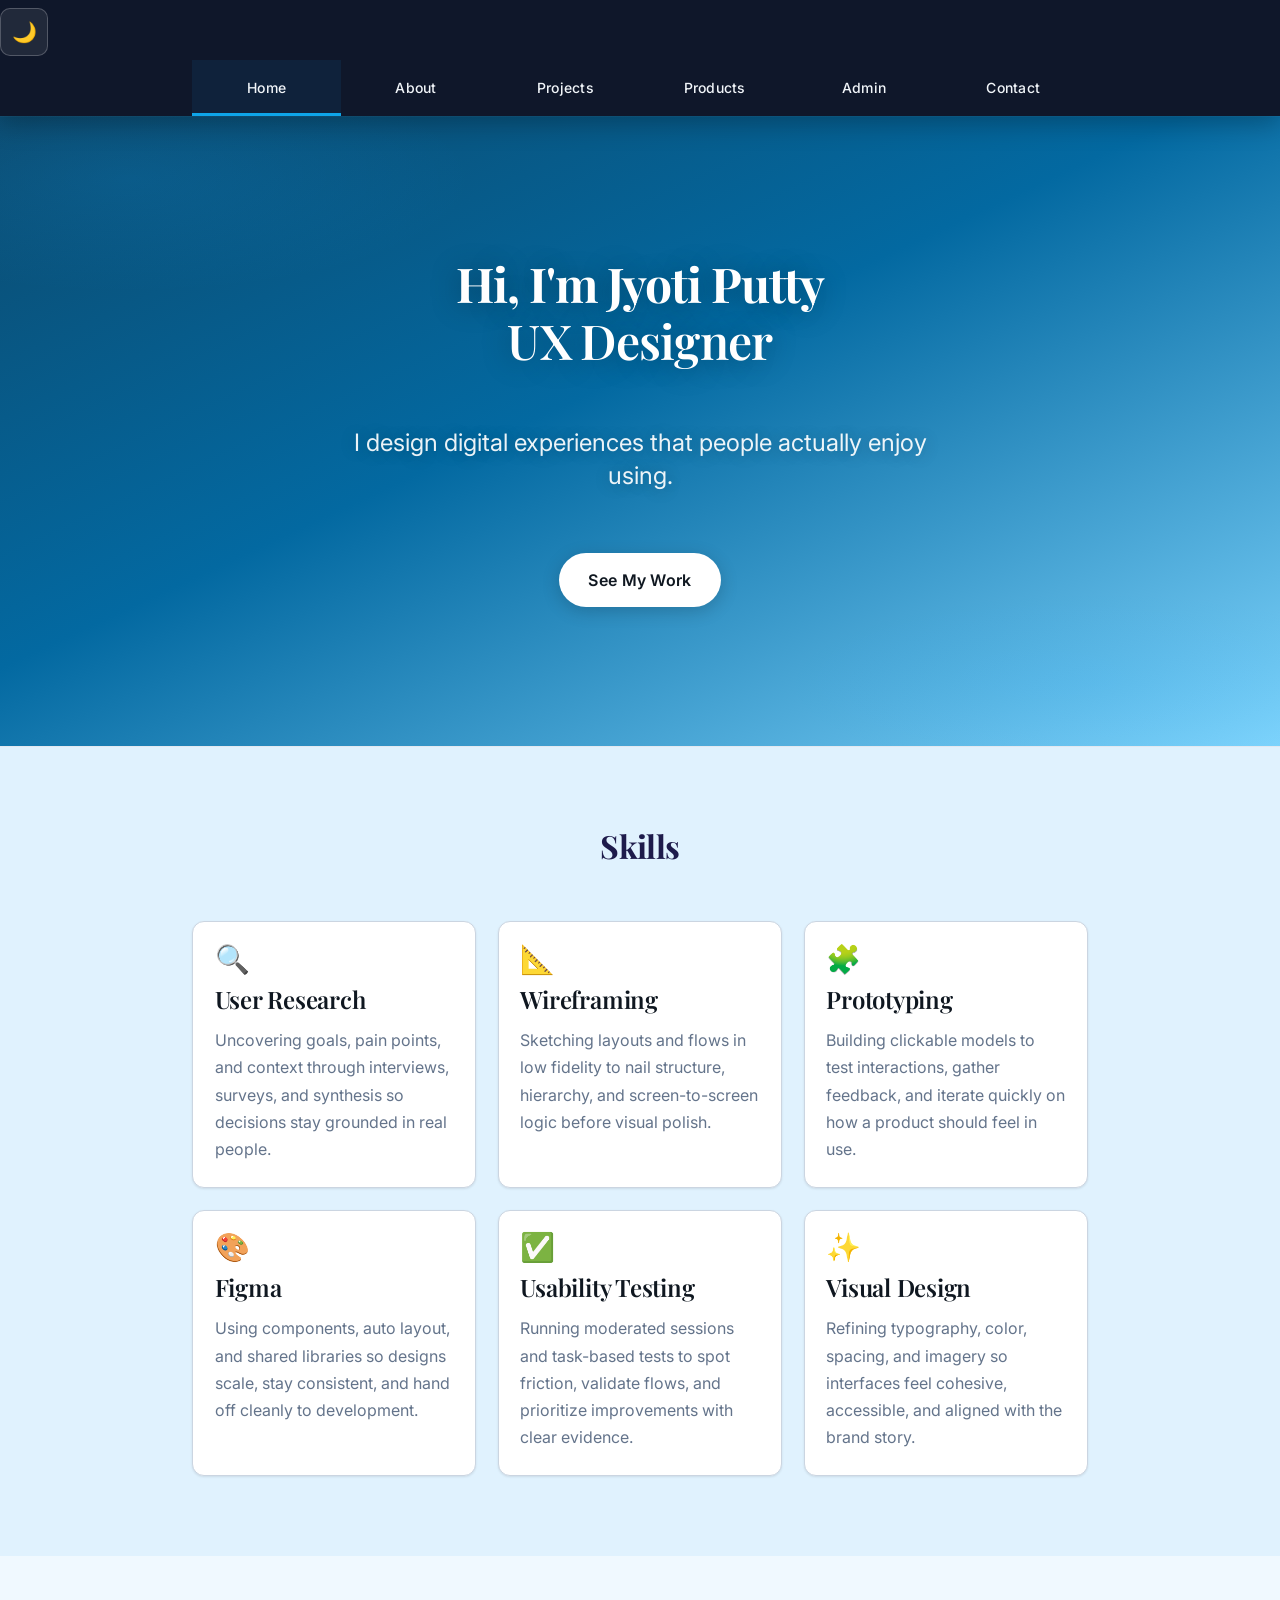
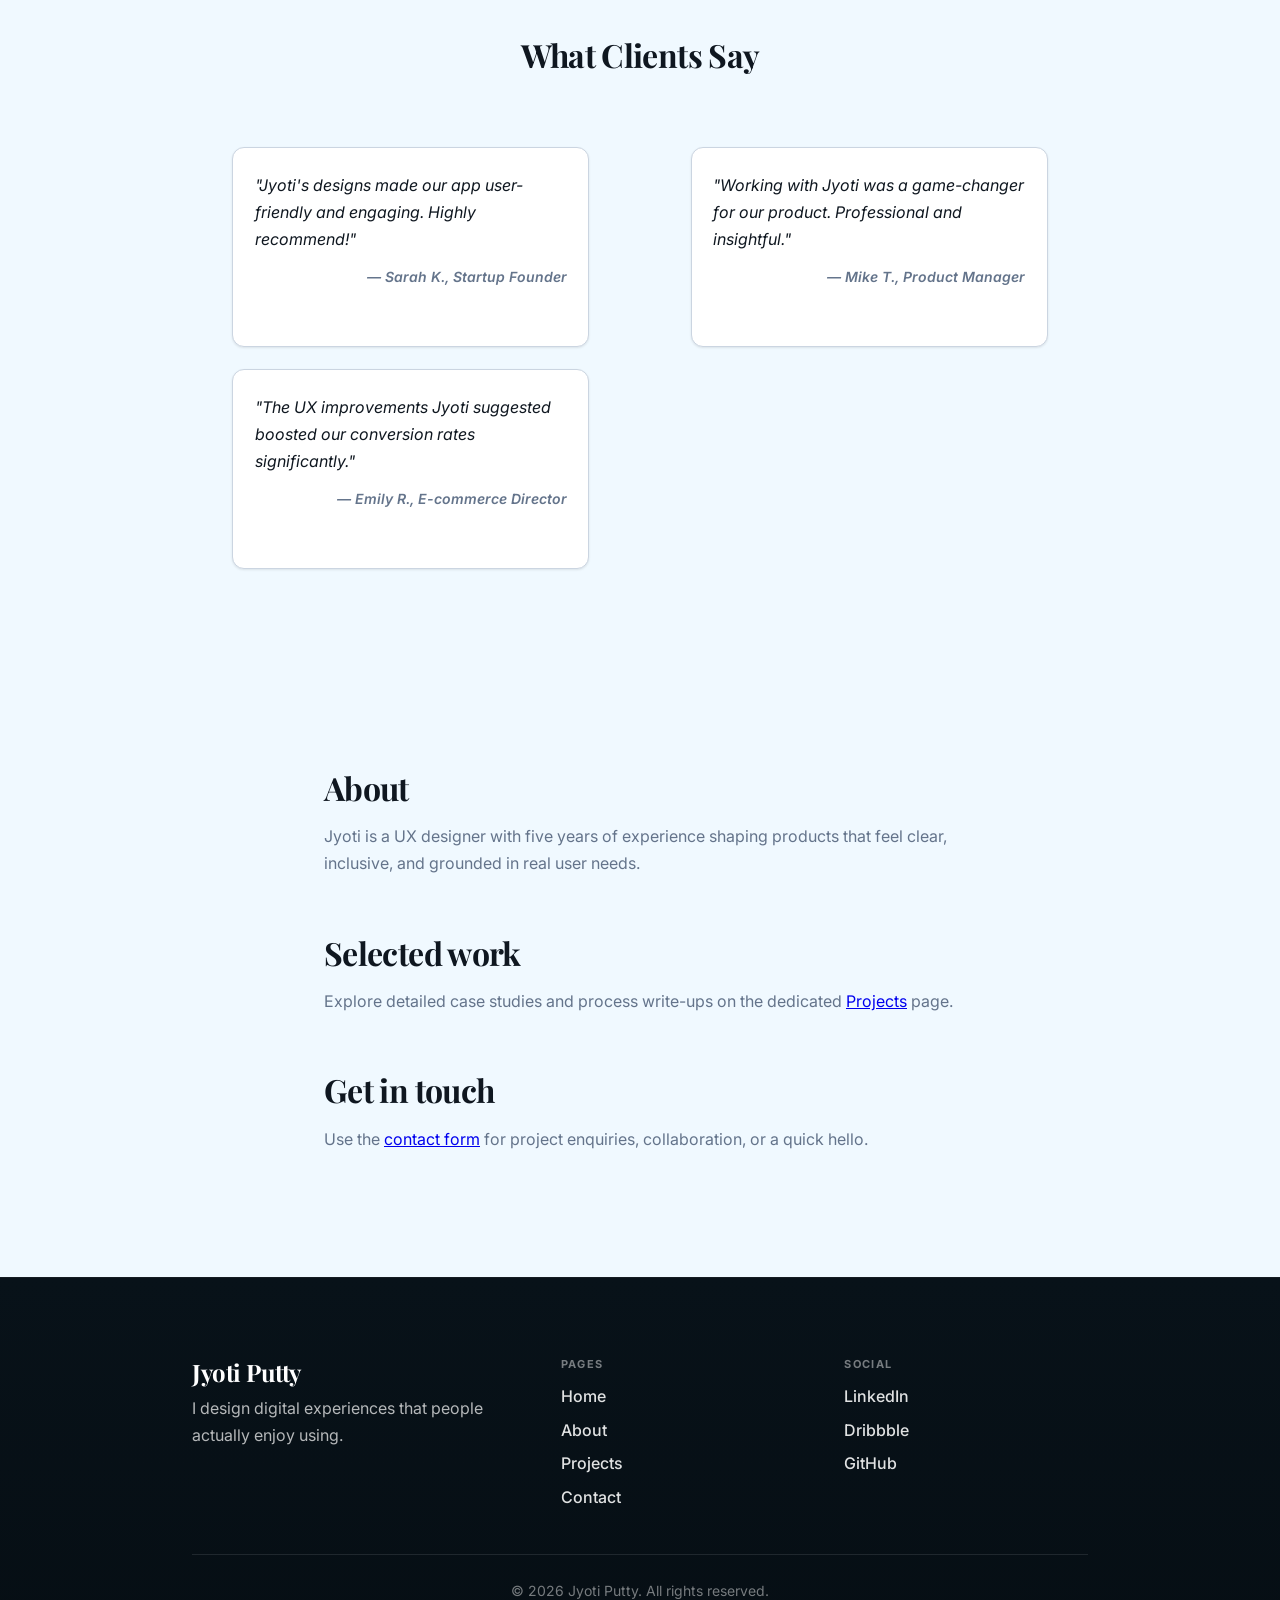
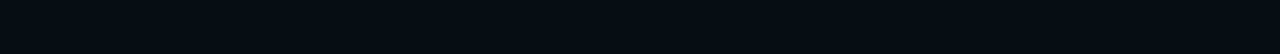
==== commit c2d12c4c: "Add admin page to navigation" ====
--- a/index.html
+++ b/index.html
@@ -52,6 +52,9 @@
                 </li>
                 <li class="site-nav__item">
                     <a class="site-nav__link" href="products.html" data-section="products">Products</a>
+                </li>
+                <li class="site-nav__item">
+                    <a class="site-nav__link" href="admin.html" data-section="admin">Admin</a>
                 </li>
                 <li class="site-nav__item">
                     <a class="site-nav__link" href="contact.html" data-section="contact">Contact</a>
@@ -198,6 +201,6 @@
     </footer>
 
     <!-- JAVASCRIPT FILE: Linked at the end so the page HTML loads first; defer means "run this after the HTML is parsed." -->
-    <script src="js/script.js" defer></script>
+   <script src="js/script.js?v=1" defer></script>
 </body>
-</html>
+</html><!-- redeploy trigger -->
